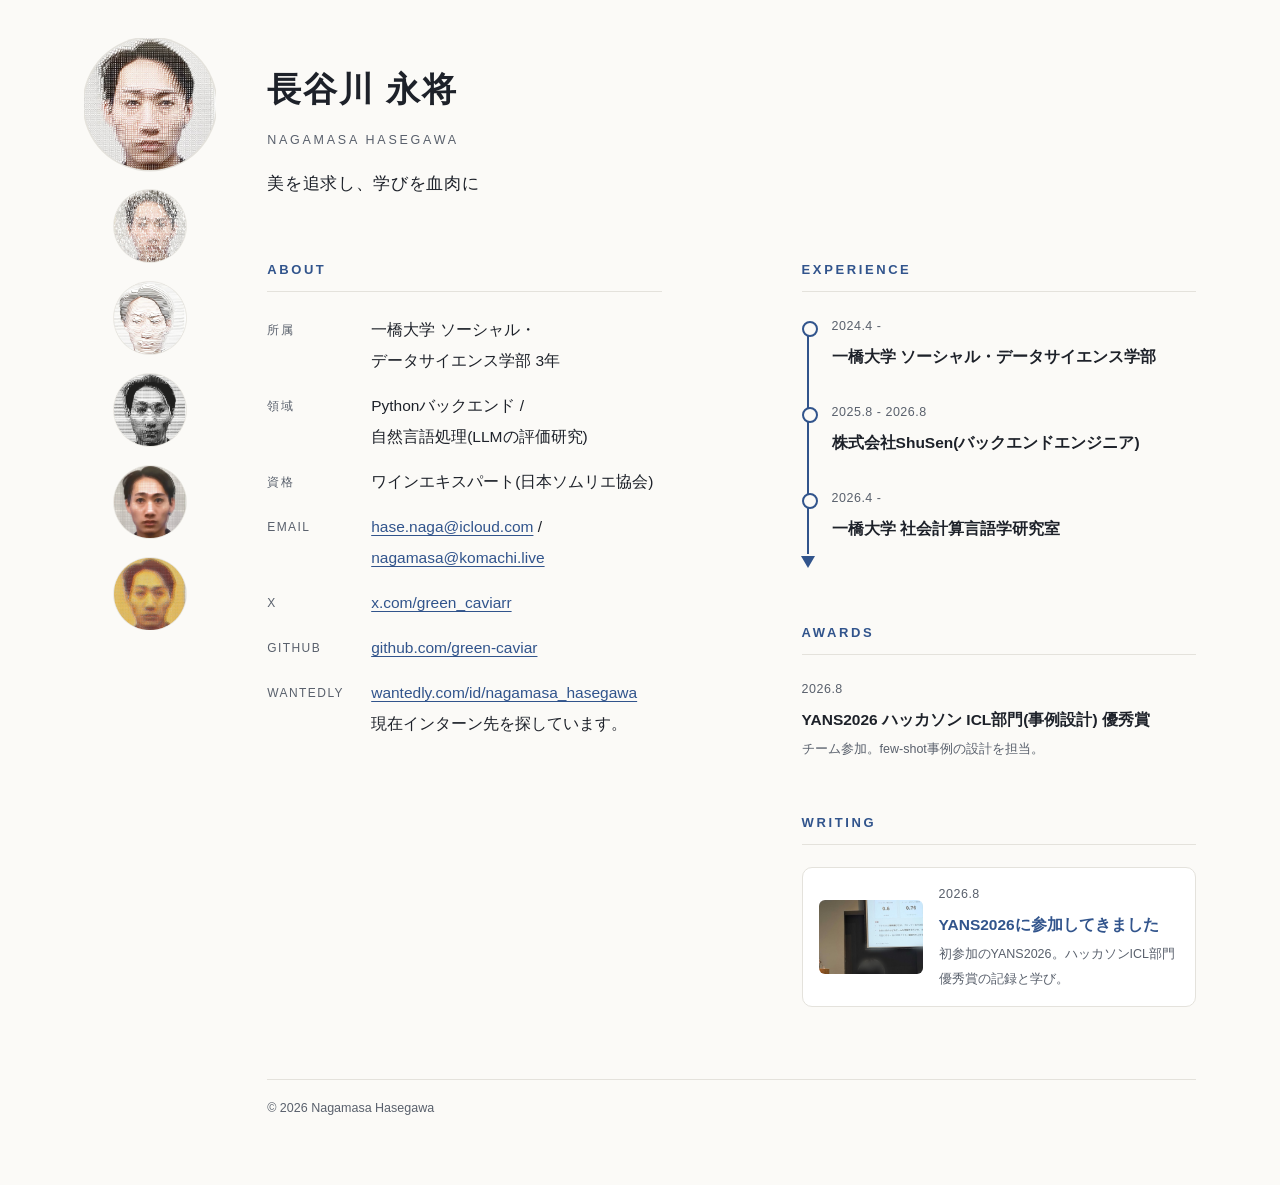
==== index.html @ 4eecaba5 "Home: WRITING entry as post card with thumbnail Co-Authored-By: Claude Fable 5 <noreply@anthropic.co" ====
<!doctype html>
<html lang="ja">
<head>
<meta charset="utf-8">
<meta name="viewport" content="width=device-width, initial-scale=1">
<title>長谷川永将 | Nagamasa Hasegawa</title>
<meta name="description" content="長谷川永将(Nagamasa Hasegawa)。一橋大学ソーシャル・データサイエンス学部。Pythonバックエンドと自然言語処理。">
<link rel="icon" type="image/png" sizes="32x32" href="favicon-32.png">
<link rel="icon" type="image/png" sizes="16x16" href="favicon-16.png">
<link rel="apple-touch-icon" href="apple-touch-icon.png">
<style>
:root{
  --ink:#1d2129; --sub:#59606c; --accent:#31548C; --line:#e4e2dc; --ground:#fbfaf7;
  /* 写真レール(縦モード)。--rail-h は下の式の実値なので --rail-slots を変えたら両方直す
     --rail-h = big + gap + small + (slots - 2) * (small + gap) = 132+20+72+4*92 = 592 */
  --ball-big:132px; --ball-small:72px; --ball-gap:20px;
  --rail-slots:6; --rail-h:592px; --rail-shift:-18px; --rail-mode:v;
}
*{margin:0;padding:0;box-sizing:border-box}
body{background:var(--ground);color:var(--ink);font-family:"Hiragino Kaku Gothic ProN","Hiragino Sans","Yu Gothic",sans-serif;font-size:15.5px;line-height:2;min-height:100vh;display:flex}
main{width:100%;min-width:0;max-width:1240px;margin:auto;padding:56px clamp(24px,5vw,72px) 64px}

.page{display:grid;grid-template-columns:var(--ball-big) minmax(0,1fr);gap:0 clamp(32px,4vw,64px);align-items:start}
.content{grid-column:2;grid-row:1;min-width:0}

.rail{grid-column:1;grid-row:1;position:relative;width:var(--ball-big);height:var(--rail-h);margin-top:var(--rail-shift);overflow:hidden;visibility:hidden}
.rail.is-ready{visibility:visible}
.ball{position:absolute;top:0;left:0;width:var(--ball-big);height:var(--ball-big);border-radius:50%;object-fit:cover;background:var(--ground);box-shadow:0 0 0 1.5px var(--line);transform-origin:50% 50%;opacity:0;will-change:transform,opacity;transition:transform .4s cubic-bezier(.2,.85,.3,1),opacity .4s ease}
@media(prefers-reduced-motion:reduce){.ball{transition:none}}

header h1{font-family:"Hiragino Mincho ProN","Yu Mincho",serif;font-size:clamp(26px,3.4vw,34px);font-weight:600;letter-spacing:.06em}
header .romaji{font-size:12.5px;letter-spacing:.22em;color:var(--sub);text-transform:uppercase;margin-top:4px}
header .tagline{margin-top:14px;font-family:"Hiragino Mincho ProN","Yu Mincho",serif;font-size:17px;letter-spacing:.04em}

.cols{display:grid;grid-template-columns:1fr 1fr;gap:48px clamp(72px,12vw,140px);margin-top:56px}
h2{font-size:13px;letter-spacing:.2em;color:var(--accent);font-weight:700;border-bottom:1px solid var(--line);padding-bottom:8px;margin-bottom:22px}

.fact{display:flex;gap:20px;margin-bottom:14px}
.fact .label{flex:0 0 84px;font-size:12px;letter-spacing:.12em;color:var(--sub);padding-top:4px}
.fact .value{flex:1;min-width:0}
.nw{white-space:nowrap}
a{color:var(--accent);text-underline-offset:3px}

ul.vtimeline{list-style:none;position:relative;margin-top:8px}
ul.vtimeline::before{content:"";position:absolute;left:5px;top:8px;bottom:18px;width:2px;background:var(--accent)}
ul.vtimeline::after{content:"";position:absolute;left:-1px;bottom:4px;border-top:12px solid var(--accent);border-left:7px solid transparent;border-right:7px solid transparent}
ul.vtimeline li{position:relative;padding:0 0 28px 30px}
ul.vtimeline li::before{content:"";position:absolute;left:0;top:7px;width:12px;height:12px;border-radius:50%;background:var(--ground);border:2.5px solid var(--accent)}
.when{font-size:12.5px;color:var(--sub);font-variant-numeric:tabular-nums;letter-spacing:.04em}
.what{font-weight:700;margin-top:2px}

/* 右列: EXPERIENCE と AWARDS を縦に積む(左列のABOUTが長いためバランスを取る) */
.stack{display:grid;gap:48px;min-width:0}
ul.awards{list-style:none;margin-top:8px}
ul.awards li{padding-bottom:18px}
ul.awards li:last-child{padding-bottom:0}
.note{font-size:12.5px;color:var(--sub);margin-top:2px}

/* WRITING: 記事カード */
.post-card{display:flex;gap:16px;align-items:center;margin-top:8px;border:1px solid var(--line);border-radius:10px;padding:14px 16px;background:#fff;text-decoration:none;color:var(--ink);transition:border-color .2s ease}
.post-card:hover,.post-card:focus-visible{border-color:var(--accent)}
.post-thumb{width:104px;height:74px;object-fit:cover;border-radius:6px;flex:0 0 auto}
.post-body{display:block;min-width:0}
.post-body .when,.post-title,.post-card .note{display:block}
.post-title{font-weight:700;color:var(--accent);margin-top:2px}
@media(max-width:760px){.post-thumb{width:84px;height:62px}}

footer{margin-top:72px;border-top:1px solid var(--line);padding-top:16px;font-size:12.5px;color:var(--sub)}

/* 大画面: 余白を食いすぎないよう全体をスケールアップ
   --rail-h = 150+20+82+4*102 = 660 */
@media(min-width:1500px){
  :root{ --ball-big:150px; --ball-small:82px; --rail-h:660px; }
  body{font-size:17px}
  main{max-width:1460px}
  header h1{font-size:40px}
  header .tagline{font-size:19px}
  h2{font-size:14px}
  .when{font-size:13.5px}
}

/* レールが左の一列を取るぶん、2列本文は早めに1列へ落とす */
@media(max-width:980px){
  .cols{grid-template-columns:1fr;gap:48px 0}
}

/* スマホ: レールを畳んでページ最上部の横一列にする */
@media(max-width:760px){
  .nw{white-space:normal}
  .fact .value,.what{overflow-wrap:break-word}
  .fact{display:block}
  .fact .label{padding-top:0;margin-bottom:2px;display:block}
  :root{ --ball-big:64px; --ball-gap:16px; --rail-mode:h; }
  .page{grid-template-columns:minmax(0,1fr);gap:28px 0}
  .content{grid-column:1;grid-row:2}
  .rail{grid-column:1;grid-row:1;width:100%;height:var(--ball-big);margin-top:0}
}
</style>
<noscript><style>
  .rail{visibility:visible;height:var(--ball-big);overflow:visible;margin-top:0}
  .ball{position:static;opacity:1}
  .ball:not(:first-of-type){display:none}
</style></noscript>
</head>
<body>
<main>
<div class="page">

<div class="rail" id="rail">
  <img class="ball" src="photo.jpg" alt="" aria-hidden="true" decoding="async">
  <img class="ball" src="faces/face-01.jpg" alt="" aria-hidden="true" decoding="async">
  <img class="ball" src="faces/face-02.jpg" alt="" aria-hidden="true" decoding="async">
  <img class="ball" src="faces/face-03.jpg" alt="" aria-hidden="true" decoding="async">
  <img class="ball" src="faces/face-04.jpg" alt="" aria-hidden="true" decoding="async">
  <img class="ball" src="faces/face-05.jpg" alt="" aria-hidden="true" decoding="async">
  <img class="ball" src="faces/face-06.jpg" alt="" aria-hidden="true" decoding="async">
  <img class="ball" src="faces/face-07.jpg" alt="" aria-hidden="true" decoding="async">
  <img class="ball" src="faces/face-08.jpg" alt="" aria-hidden="true" decoding="async">
  <img class="ball" src="faces/face-09.jpg" alt="" aria-hidden="true" decoding="async">
</div>

<div class="content">

<header>
  <h1>長谷川 永将</h1>
  <p class="romaji">Nagamasa Hasegawa</p>
  <p class="tagline">美を追求し、学びを血肉に</p>
</header>

<div class="cols">

<section>
  <h2>ABOUT</h2>
  <div class="fact">
    <span class="label">所属</span>
    <span class="value"><span class="nw">一橋大学</span> <span class="nw">ソーシャル・</span><span class="nw">データサイエンス学部 3年</span></span>
  </div>
  <div class="fact">
    <span class="label">領域</span>
    <span class="value"><span class="nw">Pythonバックエンド</span> / <span class="nw">自然言語処理(LLMの評価研究)</span></span>
  </div>
  <div class="fact">
    <span class="label">資格</span>
    <span class="value"><span class="nw">ワインエキスパート(日本ソムリエ協会)</span></span>
  </div>
  <div class="fact">
    <span class="label">EMAIL</span>
    <span class="value"><span class="nw"><a href="mailto:hase.naga@icloud.com">hase.naga@icloud.com</a></span> / <span class="nw"><a href="mailto:nagamasa@komachi.live">nagamasa@komachi.live</a></span></span>
  </div>
  <div class="fact">
    <span class="label">X</span>
    <span class="value"><span class="nw"><a href="https://x.com/green_caviarr">x.com/green_caviarr</a></span></span>
  </div>
  <div class="fact">
    <span class="label">GITHUB</span>
    <span class="value"><span class="nw"><a href="https://github.com/green-caviar">github.com/green-caviar</a></span></span>
  </div>
  <div class="fact">
    <span class="label">WANTEDLY</span>
    <span class="value"><span class="nw"><a href="https://www.wantedly.com/id/nagamasa_hasegawa">wantedly.com/id/nagamasa_hasegawa</a></span><br>現在インターン先を探しています。</span>
  </div>
</section>

<div class="stack">

<section>
  <h2>EXPERIENCE</h2>
  <ul class="vtimeline">
    <li>
      <p class="when">2024.4 -</p>
      <p class="what"><span class="nw">一橋大学</span> <span class="nw">ソーシャル・</span><span class="nw">データサイエンス学部</span></p>
    </li>
    <li>
      <p class="when">2025.8 - 2026.8</p>
      <p class="what"><span class="nw">株式会社ShuSen(バックエンドエンジニア)</span></p>
    </li>
    <li>
      <p class="when">2026.4 -</p>
      <p class="what"><span class="nw">一橋大学</span> <span class="nw">社会計算言語学研究室</span></p>
    </li>
  </ul>
</section>

<section>
  <h2>AWARDS</h2>
  <ul class="awards">
    <li>
      <p class="when">2026.8</p>
      <p class="what"><span class="nw">YANS2026</span> <span class="nw">ハッカソン</span> <span class="nw">ICL部門(事例設計)</span> <span class="nw">優秀賞</span></p>
      <p class="note">チーム参加。few-shot事例の設計を担当。</p>
    </li>
  </ul>
</section>

<section>
  <h2>WRITING</h2>
  <a class="post-card" href="blog/yans2026.html">
    <img class="post-thumb" src="blog/images/yans2026-thumb.jpg" alt="" loading="lazy" decoding="async">
    <span class="post-body">
      <span class="when">2026.8</span>
      <span class="post-title">YANS2026に参加してきました</span>
      <span class="note">初参加のYANS2026。ハッカソンICL部門 優秀賞の記録と学び。</span>
    </span>
  </a>
</section>

</div>

</div>

<footer>
  © 2026 Nagamasa Hasegawa
</footer>

</div>
</div>
</main>

<script>
/* 顔写真レール: 10枚を1本のキューとして循環させる。
   球のDOMは固定で、各球が持つ「論理位置 slot」を毎ステップ1つ減らすだけ。
   slot 0 = 焦点(大)、1..n-1 = 小、n以上 = 下端の待機点(不可視・重ねて格納)。
   slot 0 の球だけは一旦「上の退出点」へ動かしてから、遷移後に無音で待機点へ戻す。 */
(function(){
  var rail = document.getElementById('rail');
  if(!rail) return;
  var balls = Array.prototype.slice.call(rail.querySelectorAll('.ball'));
  var TOTAL = balls.length;
  if(TOTAL < 3) return;

  var FOCUS_ALT = '長谷川永将の顔写真(アート)';
  var STEP_MS = 3000;   // 1段進むまでの間隔
  var MOVE_MS = 400;    // CSS transition と揃える
  var DIM = '0.88';     // 焦点以外のわずかな沈め

  var reduce = !!(window.matchMedia && window.matchMedia('(prefers-reduced-motion: reduce)').matches);

  var slot = [];        // slot[i] = balls[i] の論理位置
  var geo = null;
  var focusIdx = -1;
  var timer = null, resetTimer = null, resizeTimer = null;
  var pendingExit = -1; // 退出中の球(遷移後に待機点へ戻す)

  function cssNum(style, name, fallback){
    var v = parseFloat(style.getPropertyValue(name));
    return isNaN(v) ? fallback : v;
  }

  // CSS変数から現在のモード(縦/横)と座標を割り出す。ブレークポイントの正はCSS側。
  function measure(){
    var st = getComputedStyle(rail);
    var big = cssNum(st, '--ball-big', 132);
    var gap = cssNum(st, '--ball-gap', 20);
    var horiz = (st.getPropertyValue('--rail-mode') || 'v').trim() === 'h';
    var pos = [], n, k;

    if(horiz){
      var w = rail.clientWidth || big;
      n = Math.floor((w - big) / (big + gap)) + 1;  // 帯幅に入るだけ並べる(スマホ実寸では4個前後)
      if(n < 3) n = 3;
      if(n > TOTAL - 1) n = TOTAL - 1;
      var off = Math.max(0, (w - (n*big + (n-1)*gap)) / 2);  // 帯の中央に寄せる
      // 横モードは一様サイズ。焦点は先頭(左端)で、扱いは縦と揃える
      for(k = 0; k < n; k++) pos.push({cx: off + big/2 + k*(big+gap), cy: big/2, s:1, focus:k===0});
      geo = {
        big: big, n: n, pos: pos,
        // 退出点/待機点は必ず帯の外側に置く(端から出入りして見えるように)
        exit:  {cx: Math.min(pos[0].cx - big - gap, -big/2), cy: big/2, s:1, focus:false},
        entry: {cx: Math.max(pos[n-1].cx + big + gap, w + big/2), cy: big/2, s:1, focus:false}
      };
    } else {
      var small = cssNum(st, '--ball-small', 72);
      var sc = small / big;
      n = Math.round(cssNum(st, '--rail-slots', 6));
      if(n < 2) n = 2;
      if(n > TOTAL - 1) n = TOTAL - 1;
      pos.push({cx: big/2, cy: big/2, s:1, focus:true});
      for(k = 1; k < n; k++) pos.push({cx: big/2, cy: big + gap + small/2 + (k-1)*(small+gap), s:sc, focus:false});
      geo = {
        big: big, n: n, pos: pos,
        exit:  {cx: big/2, cy: pos[0].cy - big/2 - gap - small/2, s:sc, focus:false},
        entry: {cx: big/2, cy: pos[n-1].cy + small + gap, s:sc, focus:false}
      };
    }
  }

  function apply(el, p, visible){
    var half = geo.big / 2;
    el.style.transform = 'translate(' + (p.cx - half).toFixed(2) + 'px,' + (p.cy - half).toFixed(2) + 'px) scale(' + p.s.toFixed(4) + ')';
    el.style.opacity = visible ? (p.focus ? '1' : DIM) : '0';
    el.style.zIndex = p.focus ? '2' : '1';
  }

  function render(i){
    var p = slot[i];
    if(p < geo.n) apply(balls[i], geo.pos[p], true);
    else apply(balls[i], geo.entry, false);
  }

  // 遷移を切った状態で位置を書き換える(循環の継ぎ目を無音にする)
  function instant(fn){
    var i;
    for(i = 0; i < TOTAL; i++) balls[i].style.transition = 'none';
    fn();
    void rail.offsetHeight;
    for(i = 0; i < TOTAL; i++) balls[i].style.transition = '';
  }

  function setFocus(i){
    if(focusIdx === i) return;
    if(focusIdx >= 0){
      balls[focusIdx].setAttribute('alt', '');
      balls[focusIdx].setAttribute('aria-hidden', 'true');
    }
    focusIdx = i;
    if(i >= 0){
      balls[i].setAttribute('alt', FOCUS_ALT);
      balls[i].removeAttribute('aria-hidden');
    }
  }

  function flushExit(){
    if(pendingExit < 0) return;
    var i = pendingExit;
    pendingExit = -1;
    instant(function(){ render(i); });
  }

  function tick(){
    flushExit();  // 前回の退出球を確実に待機点へ戻してから次を進める
    var i, next = -1;
    for(i = 0; i < TOTAL; i++){
      if(slot[i] === 0){
        slot[i] = TOTAL - 1;
        apply(balls[i], geo.exit, false);
        pendingExit = i;
      } else {
        slot[i] -= 1;
        if(slot[i] === 0) next = i;
        render(i);
      }
    }
    setFocus(next);
    if(resetTimer) clearTimeout(resetTimer);
    resetTimer = setTimeout(flushExit, MOVE_MS + 80);
  }

  function layoutAll(){
    measure();
    instant(function(){
      for(var i = 0; i < TOTAL; i++) render(i);
    });
  }

  var order = [], i0;
  for(i0 = 0; i0 < TOTAL; i0++) order.push(i0);
  for(i0 = order.length - 1; i0 > 0; i0--){
    var j = Math.floor(Math.random() * (i0 + 1));
    var t = order[i0]; order[i0] = order[j]; order[j] = t;
  }
  for(i0 = 0; i0 < TOTAL; i0++) slot[i0] = order[i0];

  layoutAll();
  for(i0 = 0; i0 < TOTAL; i0++) if(slot[i0] === 0) setFocus(i0);
  rail.classList.add('is-ready');

  function start(){ if(!reduce && !timer) timer = setInterval(tick, STEP_MS); }
  function stop(){
    if(timer){ clearInterval(timer); timer = null; }
    if(resetTimer){ clearTimeout(resetTimer); resetTimer = null; }
  }
  start();

  window.addEventListener('resize', function(){
    clearTimeout(resizeTimer);
    resizeTimer = setTimeout(function(){ pendingExit = -1; layoutAll(); }, 150);
  });

  document.addEventListener('visibilitychange', function(){
    if(document.hidden){ stop(); }
    else { pendingExit = -1; layoutAll(); start(); }
  });
})();
</script>
</body>
</html>
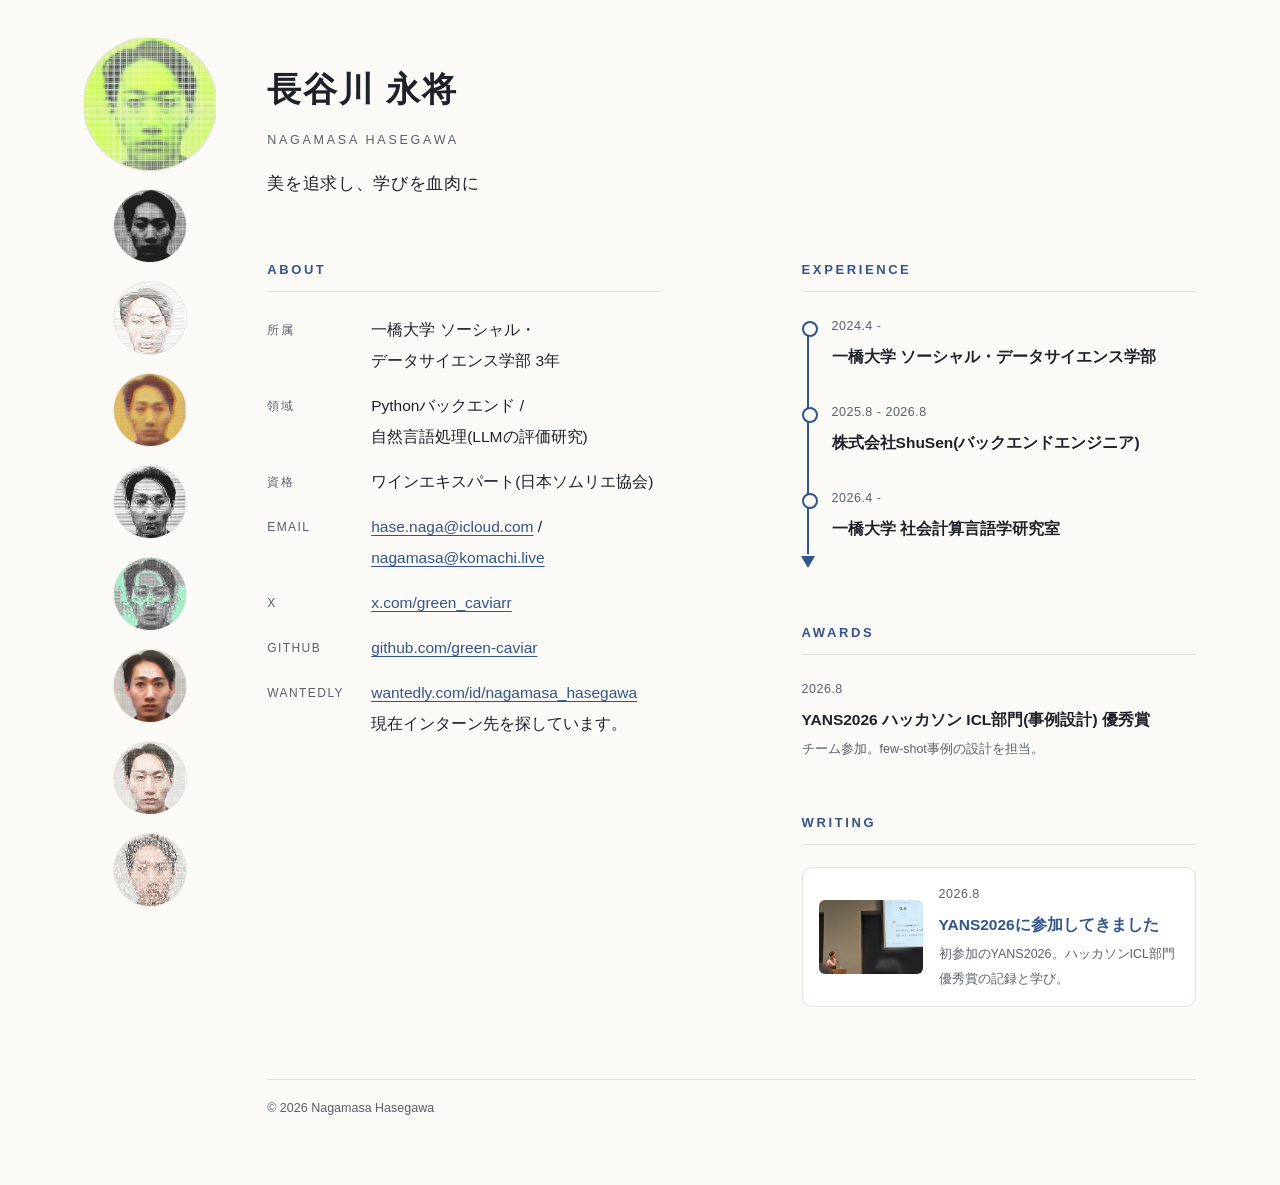
==== commit dd6c8a7e: "Home: stretch photo rail to content height; thumb crop to left-bottom Co-Authored-By: Claude Fable 5" ====
--- a/index.html
+++ b/index.html
@@ -11,10 +11,10 @@
 <style>
 :root{
   --ink:#1d2129; --sub:#59606c; --accent:#31548C; --line:#e4e2dc; --ground:#fbfaf7;
-  /* 写真レール(縦モード)。--rail-h は下の式の実値なので --rail-slots を変えたら両方直す
-     --rail-h = big + gap + small + (slots - 2) * (small + gap) = 132+20+72+4*92 = 592 */
+  /* 写真レール(縦モード)。高さは本文列に合わせて自動で伸び、入る数だけ球を並べる
+     (--rail-h はJS無効時等のフォールバック値のみ) */
   --ball-big:132px; --ball-small:72px; --ball-gap:20px;
-  --rail-slots:6; --rail-h:592px; --rail-shift:-18px; --rail-mode:v;
+  --rail-h:592px; --rail-shift:-18px; --rail-mode:v;
 }
 *{margin:0;padding:0;box-sizing:border-box}
 body{background:var(--ground);color:var(--ink);font-family:"Hiragino Kaku Gothic ProN","Hiragino Sans","Yu Gothic",sans-serif;font-size:15.5px;line-height:2;min-height:100vh;display:flex}
@@ -23,7 +23,7 @@
 .page{display:grid;grid-template-columns:var(--ball-big) minmax(0,1fr);gap:0 clamp(32px,4vw,64px);align-items:start}
 .content{grid-column:2;grid-row:1;min-width:0}
 
-.rail{grid-column:1;grid-row:1;position:relative;width:var(--ball-big);height:var(--rail-h);margin-top:var(--rail-shift);overflow:hidden;visibility:hidden}
+.rail{grid-column:1;grid-row:1;position:relative;width:var(--ball-big);height:auto;align-self:stretch;min-height:var(--rail-h);margin-top:var(--rail-shift);overflow:hidden;visibility:hidden}
 .rail.is-ready{visibility:visible}
 .ball{position:absolute;top:0;left:0;width:var(--ball-big);height:var(--ball-big);border-radius:50%;object-fit:cover;background:var(--ground);box-shadow:0 0 0 1.5px var(--line);transform-origin:50% 50%;opacity:0;will-change:transform,opacity;transition:transform .4s cubic-bezier(.2,.85,.3,1),opacity .4s ease}
 @media(prefers-reduced-motion:reduce){.ball{transition:none}}
@@ -59,7 +59,7 @@
 /* WRITING: 記事カード */
 .post-card{display:flex;gap:16px;align-items:center;margin-top:8px;border:1px solid var(--line);border-radius:10px;padding:14px 16px;background:#fff;text-decoration:none;color:var(--ink);transition:border-color .2s ease}
 .post-card:hover,.post-card:focus-visible{border-color:var(--accent)}
-.post-thumb{width:104px;height:74px;object-fit:cover;border-radius:6px;flex:0 0 auto}
+.post-thumb{width:104px;height:74px;object-fit:cover;object-position:left bottom;border-radius:6px;flex:0 0 auto}
 .post-body{display:block;min-width:0}
 .post-body .when,.post-title,.post-card .note{display:block}
 .post-title{font-weight:700;color:var(--accent);margin-top:2px}
@@ -271,7 +271,9 @@
     } else {
       var small = cssNum(st, '--ball-small', 72);
       var sc = small / big;
-      n = Math.round(cssNum(st, '--rail-slots', 6));
+      // 本文列の高さいっぱいに入るだけ並べる(rail は align-self:stretch で行の高さに追随)
+      var h = rail.clientHeight || cssNum(st, '--rail-h', 592);
+      n = Math.floor((h - big) / (small + gap)) + 1;
       if(n < 2) n = 2;
       if(n > TOTAL - 1) n = TOTAL - 1;
       pos.push({cx: big/2, cy: big/2, s:1, focus:true});
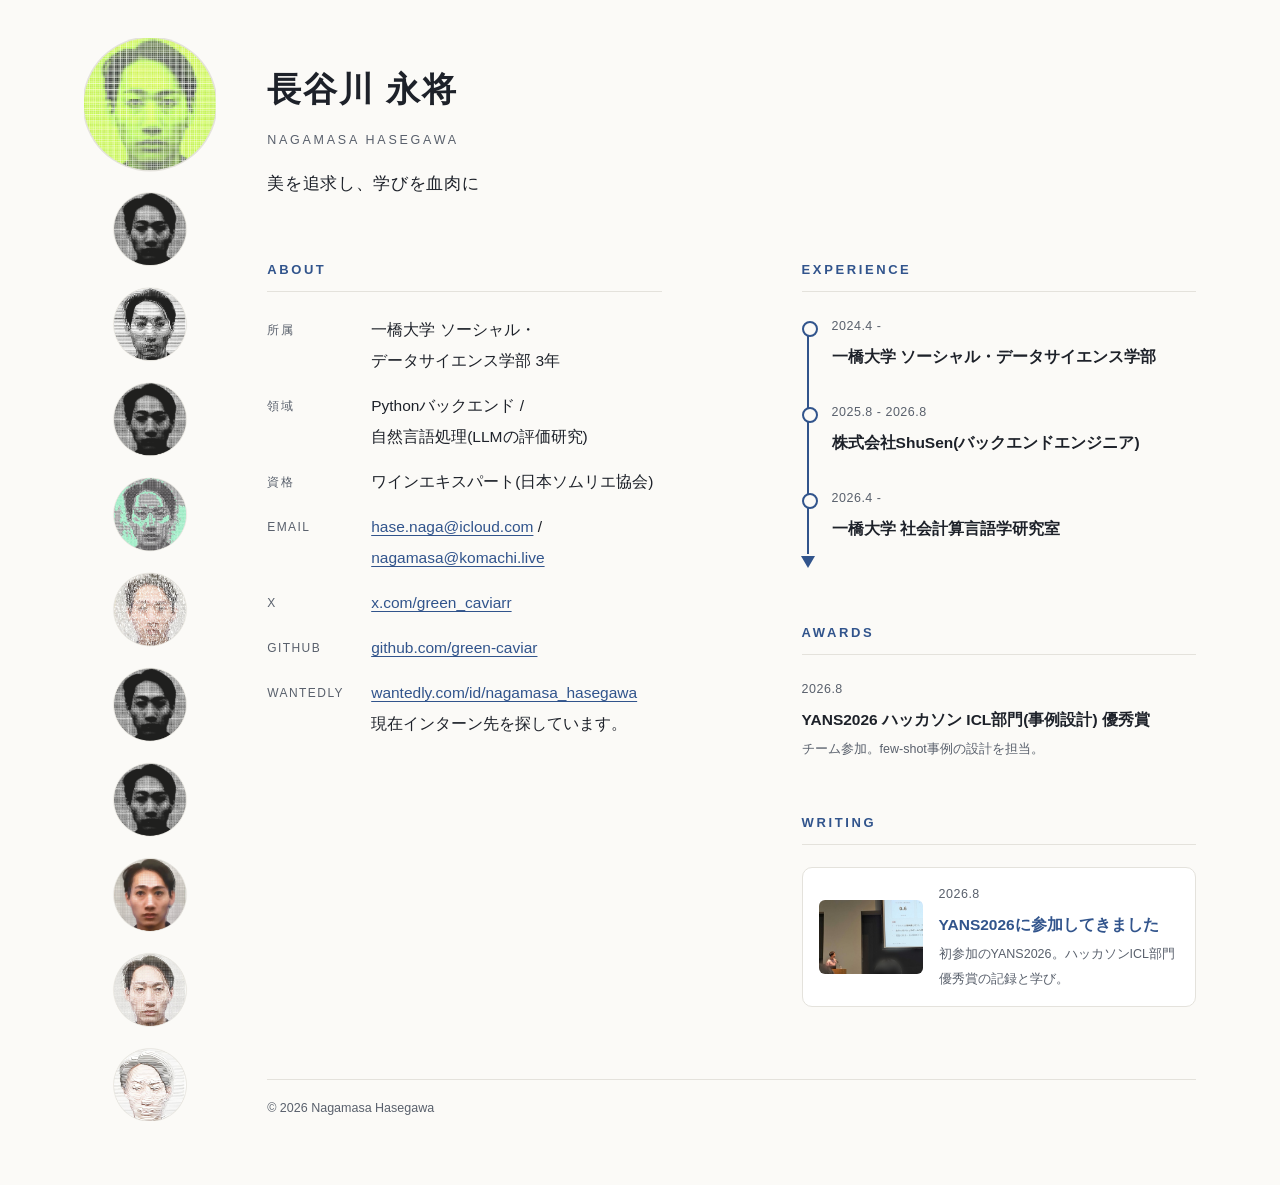
==== commit 088a2873: "Home rail: fill to © line, expand ball pool with random face clones Co-Authored-By: Claude Fable 5 <" ====
--- a/index.html
+++ b/index.html
@@ -225,8 +225,17 @@
   var rail = document.getElementById('rail');
   if(!rail) return;
   var balls = Array.prototype.slice.call(rail.querySelectorAll('.ball'));
+  if(balls.length < 3) return;
+  // 背の高い画面でも球が尽きないよう、顔写真からランダムに複製して池を広げる(表示上限=POOL-1)
+  var POOL = 16;
+  var faceSrcs = balls.slice(1).map(function(b){ return b.getAttribute('src'); });
+  while(balls.length < POOL){
+    var extra = balls[1].cloneNode(false);
+    extra.src = faceSrcs[Math.floor(Math.random() * faceSrcs.length)];
+    rail.appendChild(extra);
+    balls.push(extra);
+  }
   var TOTAL = balls.length;
-  if(TOTAL < 3) return;
 
   var FOCUS_ALT = '長谷川永将の顔写真(アート)';
   var STEP_MS = 3000;   // 1段進むまでの間隔
@@ -276,6 +285,8 @@
       n = Math.floor((h - big) / (small + gap)) + 1;
       if(n < 2) n = 2;
       if(n > TOTAL - 1) n = TOTAL - 1;
+      // 最下段の球が下端(©のライン)に揃うよう、余りを間隔へ均等に配る
+      gap = Math.max(8, (h - big - (n-1)*small) / (n-1));
       pos.push({cx: big/2, cy: big/2, s:1, focus:true});
       for(k = 1; k < n; k++) pos.push({cx: big/2, cy: big + gap + small/2 + (k-1)*(small+gap), s:sc, focus:false});
       geo = {
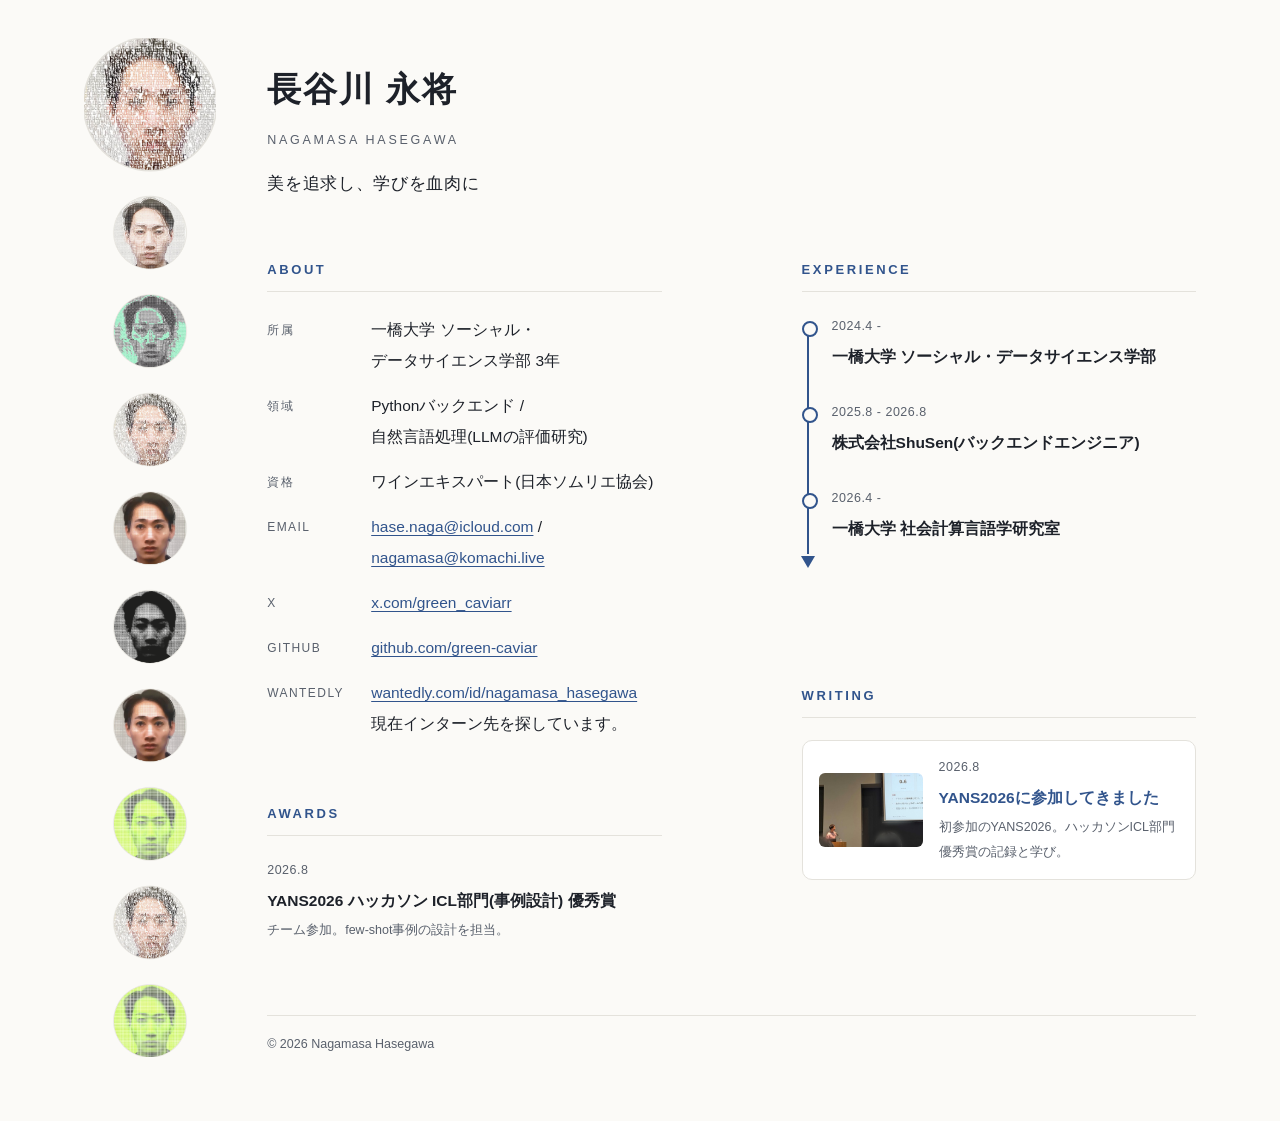
==== commit c1b7d54a: "Home: move AWARDS below ABOUT (left column) Co-Authored-By: Claude Fable 5 <noreply@anthropic.com>" ====
--- a/index.html
+++ b/index.html
@@ -49,7 +49,7 @@
 .when{font-size:12.5px;color:var(--sub);font-variant-numeric:tabular-nums;letter-spacing:.04em}
 .what{font-weight:700;margin-top:2px}
 
-/* 右列: EXPERIENCE と AWARDS を縦に積む(左列のABOUTが長いためバランスを取る) */
+/* 各列でセクションを縦に積む(左=ABOUT+AWARDS・右=EXPERIENCE+WRITING) */
 .stack{display:grid;gap:48px;min-width:0}
 ul.awards{list-style:none;margin-top:8px}
 ul.awards li{padding-bottom:18px}
@@ -129,6 +129,8 @@
 
 <div class="cols">
 
+<div class="stack">
+
 <section>
   <h2>ABOUT</h2>
   <div class="fact">
@@ -160,6 +162,19 @@
     <span class="value"><span class="nw"><a href="https://www.wantedly.com/id/nagamasa_hasegawa">wantedly.com/id/nagamasa_hasegawa</a></span><br>現在インターン先を探しています。</span>
   </div>
 </section>
+
+<section>
+  <h2>AWARDS</h2>
+  <ul class="awards">
+    <li>
+      <p class="when">2026.8</p>
+      <p class="what"><span class="nw">YANS2026</span> <span class="nw">ハッカソン</span> <span class="nw">ICL部門(事例設計)</span> <span class="nw">優秀賞</span></p>
+      <p class="note">チーム参加。few-shot事例の設計を担当。</p>
+    </li>
+  </ul>
+</section>
+
+</div>
 
 <div class="stack">
 
@@ -177,17 +192,6 @@
     <li>
       <p class="when">2026.4 -</p>
       <p class="what"><span class="nw">一橋大学</span> <span class="nw">社会計算言語学研究室</span></p>
-    </li>
-  </ul>
-</section>
-
-<section>
-  <h2>AWARDS</h2>
-  <ul class="awards">
-    <li>
-      <p class="when">2026.8</p>
-      <p class="what"><span class="nw">YANS2026</span> <span class="nw">ハッカソン</span> <span class="nw">ICL部門(事例設計)</span> <span class="nw">優秀賞</span></p>
-      <p class="note">チーム参加。few-shot事例の設計を担当。</p>
     </li>
   </ul>
 </section>
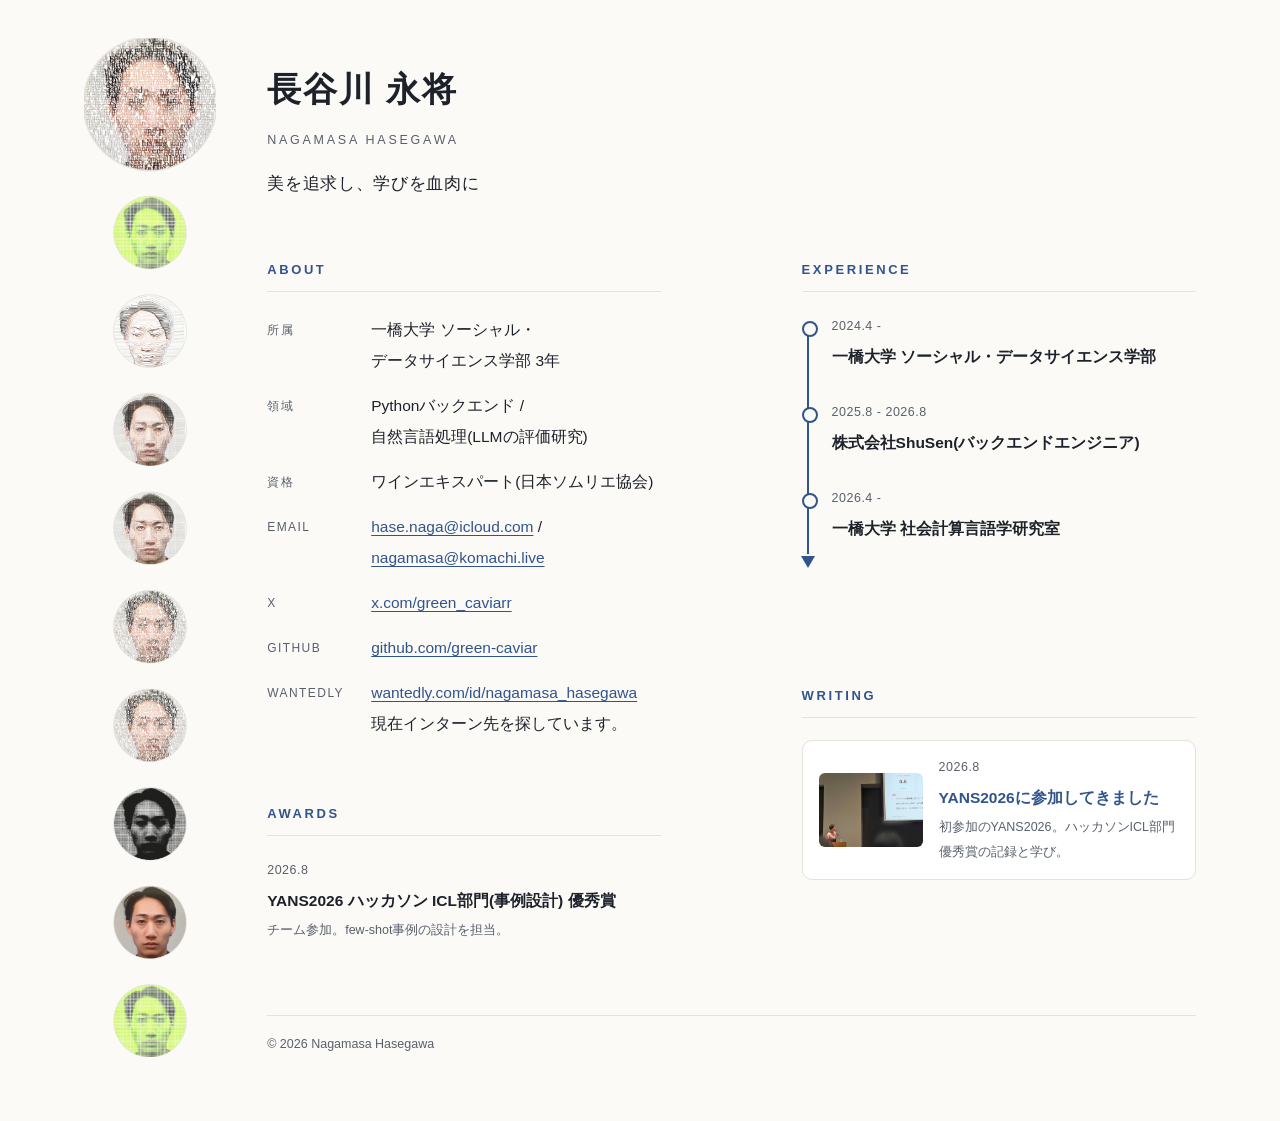
==== commit 0ab9ac12: "Add OGP image (3x3 face grid) and twitter card meta Co-Authored-By: Claude Fable 5 <noreply@anthropi" ====
--- a/index.html
+++ b/index.html
@@ -5,6 +5,9 @@
 <meta name="viewport" content="width=device-width, initial-scale=1">
 <title>長谷川永将 | Nagamasa Hasegawa</title>
 <meta name="description" content="長谷川永将(Nagamasa Hasegawa)。一橋大学ソーシャル・データサイエンス学部。Pythonバックエンドと自然言語処理。">
+<meta property="og:title" content="長谷川永将 | Nagamasa Hasegawa">
+<meta property="og:image" content="https://green-caviar.dev/ogp-faces.jpg">
+<meta name="twitter:card" content="summary_large_image">
 <link rel="icon" type="image/png" sizes="32x32" href="favicon-32.png">
 <link rel="icon" type="image/png" sizes="16x16" href="favicon-16.png">
 <link rel="apple-touch-icon" href="apple-touch-icon.png">
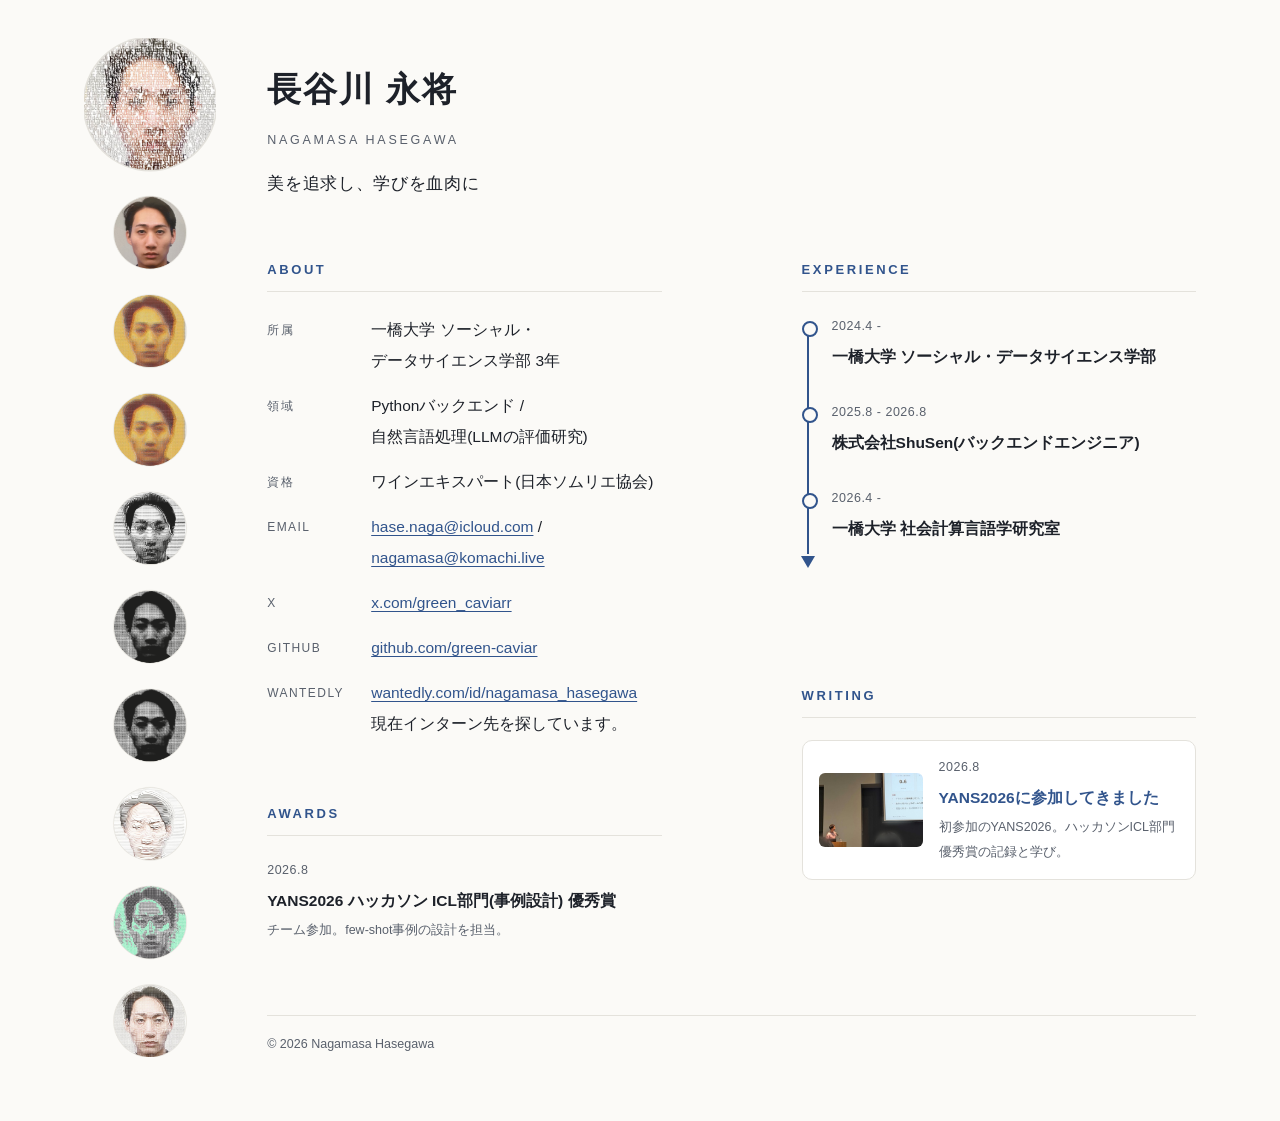
==== commit ab019af7: "Use grid3x3 face icon as OGP image (square summary card) Co-Authored-By: Claude Fable 5 <noreply@ant" ====
--- a/index.html
+++ b/index.html
@@ -6,8 +6,8 @@
 <title>長谷川永将 | Nagamasa Hasegawa</title>
 <meta name="description" content="長谷川永将(Nagamasa Hasegawa)。一橋大学ソーシャル・データサイエンス学部。Pythonバックエンドと自然言語処理。">
 <meta property="og:title" content="長谷川永将 | Nagamasa Hasegawa">
-<meta property="og:image" content="https://green-caviar.dev/ogp-faces.jpg">
-<meta name="twitter:card" content="summary_large_image">
+<meta property="og:image" content="https://green-caviar.dev/grid3x3.jpg">
+<meta name="twitter:card" content="summary">
 <link rel="icon" type="image/png" sizes="32x32" href="favicon-32.png">
 <link rel="icon" type="image/png" sizes="16x16" href="favicon-16.png">
 <link rel="apple-touch-icon" href="apple-touch-icon.png">
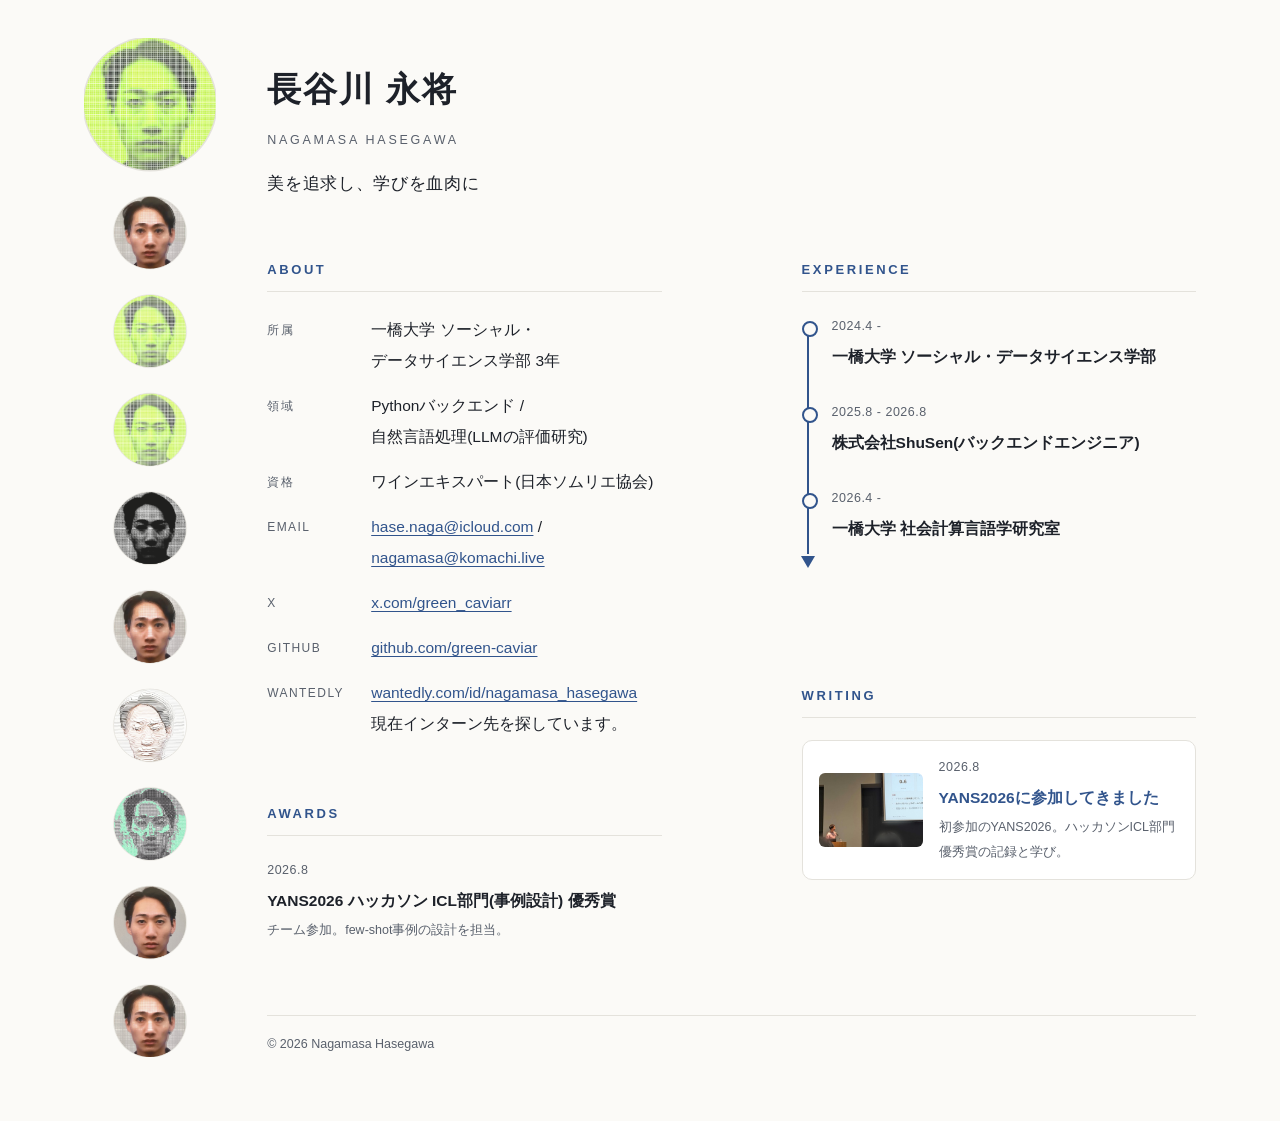
==== commit 3b5e0dcb: "Rename article to yans2026-report.html (bust X card cache) Co-Authored-By: Claude Fable 5 <noreply@a" ====
--- a/index.html
+++ b/index.html
@@ -201,7 +201,7 @@
 
 <section>
   <h2>WRITING</h2>
-  <a class="post-card" href="blog/yans2026.html">
+  <a class="post-card" href="blog/yans2026-report.html">
     <img class="post-thumb" src="blog/images/yans2026-thumb.jpg" alt="" loading="lazy" decoding="async">
     <span class="post-body">
       <span class="when">2026.8</span>
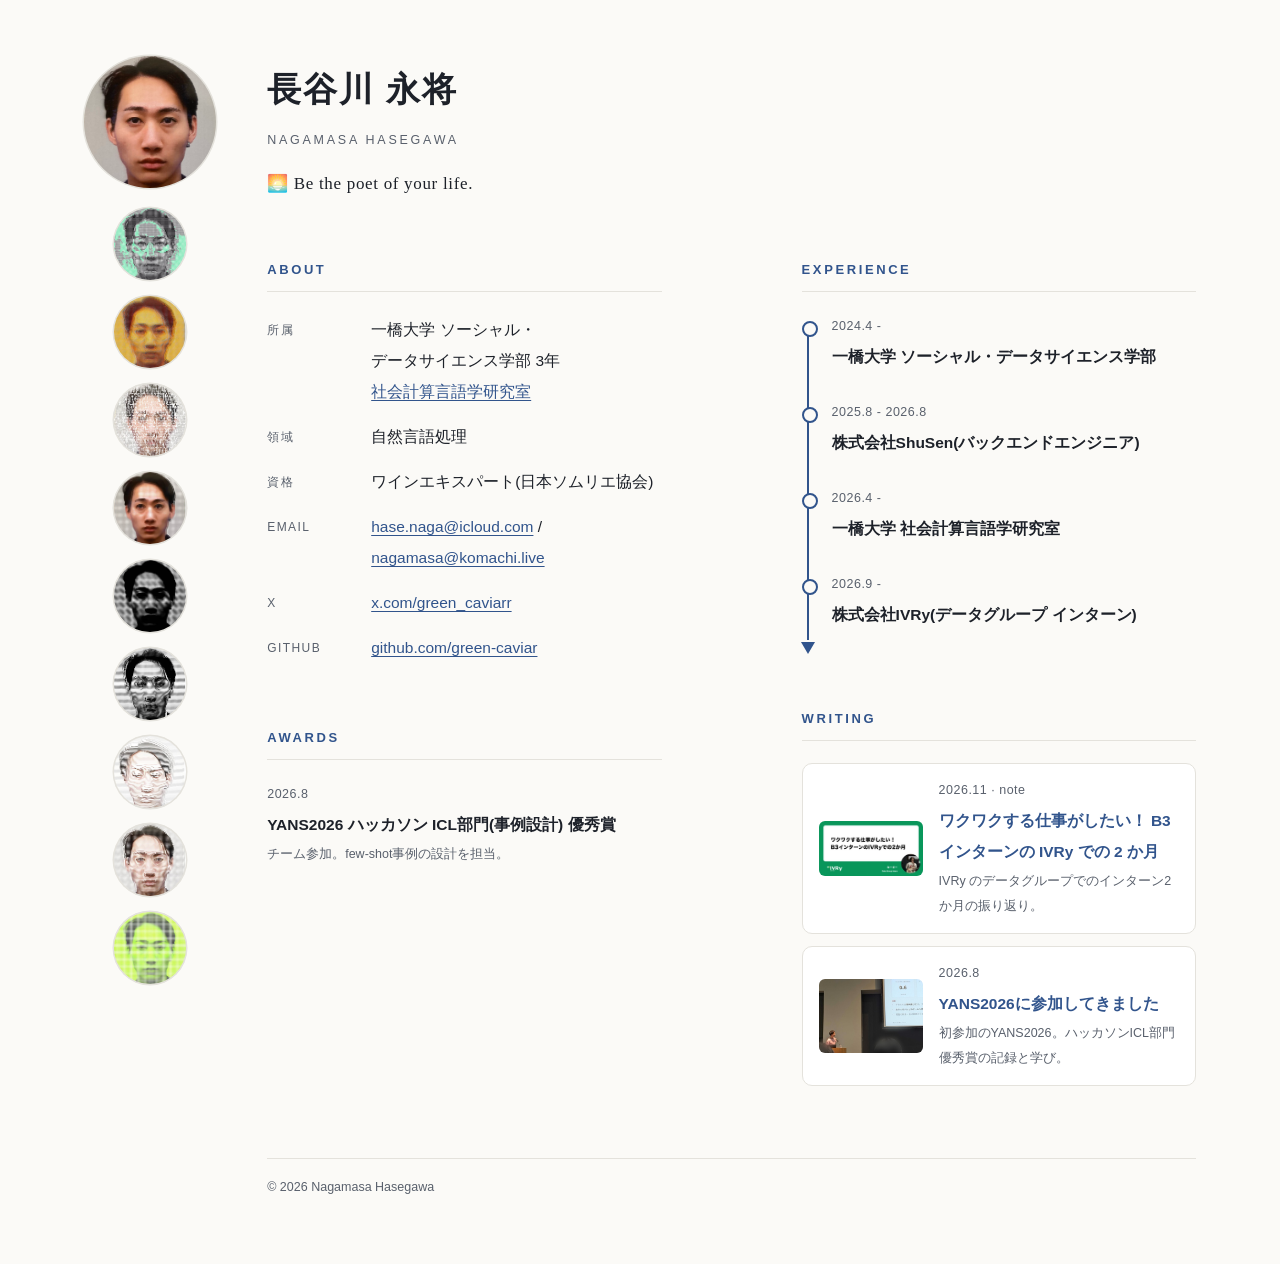
==== commit 39b2d917: "Home: refresh profile, static photos, add IVRy and note post - ABOUT: link the lab, simplify 領域 to 自" ====
--- a/index.html
+++ b/index.html
@@ -4,7 +4,7 @@
 <meta charset="utf-8">
 <meta name="viewport" content="width=device-width, initial-scale=1">
 <title>長谷川永将 | Nagamasa Hasegawa</title>
-<meta name="description" content="長谷川永将(Nagamasa Hasegawa)。一橋大学ソーシャル・データサイエンス学部。Pythonバックエンドと自然言語処理。">
+<meta name="description" content="長谷川永将(Nagamasa Hasegawa)。一橋大学ソーシャル・データサイエンス学部、社会計算言語学研究室。自然言語処理。">
 <meta property="og:title" content="長谷川永将 | Nagamasa Hasegawa">
 <meta property="og:image" content="https://green-caviar.dev/grid3x3.jpg">
 <meta name="twitter:card" content="summary">
@@ -14,22 +14,21 @@
 <style>
 :root{
   --ink:#1d2129; --sub:#59606c; --accent:#31548C; --line:#e4e2dc; --ground:#fbfaf7;
-  /* 写真レール(縦モード)。高さは本文列に合わせて自動で伸び、入る数だけ球を並べる
-     (--rail-h はJS無効時等のフォールバック値のみ) */
-  --ball-big:132px; --ball-small:72px; --ball-gap:20px;
-  --rail-h:592px; --rail-shift:-18px; --rail-mode:v;
+  --photo:132px; --face:72px;
 }
 *{margin:0;padding:0;box-sizing:border-box}
 body{background:var(--ground);color:var(--ink);font-family:"Hiragino Kaku Gothic ProN","Hiragino Sans","Yu Gothic",sans-serif;font-size:15.5px;line-height:2;min-height:100vh;display:flex}
 main{width:100%;min-width:0;max-width:1240px;margin:auto;padding:56px clamp(24px,5vw,72px) 64px}
 
-.page{display:grid;grid-template-columns:var(--ball-big) minmax(0,1fr);gap:0 clamp(32px,4vw,64px);align-items:start}
+.page{display:grid;grid-template-columns:var(--photo) minmax(0,1fr);gap:0 clamp(32px,4vw,64px);align-items:start}
 .content{grid-column:2;grid-row:1;min-width:0}
 
-.rail{grid-column:1;grid-row:1;position:relative;width:var(--ball-big);height:auto;align-self:stretch;min-height:var(--rail-h);margin-top:var(--rail-shift);overflow:hidden;visibility:hidden}
-.rail.is-ready{visibility:visible}
-.ball{position:absolute;top:0;left:0;width:var(--ball-big);height:var(--ball-big);border-radius:50%;object-fit:cover;background:var(--ground);box-shadow:0 0 0 1.5px var(--line);transform-origin:50% 50%;opacity:0;will-change:transform,opacity;transition:transform .4s cubic-bezier(.2,.85,.3,1),opacity .4s ease}
-@media(prefers-reduced-motion:reduce){.ball{transition:none}}
+/* 顔写真: 本人の写真を大きく1枚、その下にアート版を小さく縦一列に並べる(動かさない) */
+.portrait{grid-column:1;grid-row:1;display:flex;flex-direction:column;align-items:center;gap:20px}
+.photo,.faces img{display:block;border-radius:50%;object-fit:cover;background:var(--ground);box-shadow:0 0 0 1.5px var(--line)}
+.photo{width:var(--photo);height:var(--photo)}
+.faces{display:flex;flex-direction:column;align-items:center;gap:16px}
+.faces img{width:var(--face);height:var(--face)}
 
 header h1{font-family:"Hiragino Mincho ProN","Yu Mincho",serif;font-size:clamp(26px,3.4vw,34px);font-weight:600;letter-spacing:.06em}
 header .romaji{font-size:12.5px;letter-spacing:.22em;color:var(--sub);text-transform:uppercase;margin-top:4px}
@@ -53,7 +52,7 @@
 .what{font-weight:700;margin-top:2px}
 
 /* 各列でセクションを縦に積む(左=ABOUT+AWARDS・右=EXPERIENCE+WRITING) */
-.stack{display:grid;gap:48px;min-width:0}
+.stack{display:grid;gap:48px;min-width:0;align-content:start}
 ul.awards{list-style:none;margin-top:8px}
 ul.awards li{padding-bottom:18px}
 ul.awards li:last-child{padding-bottom:0}
@@ -66,14 +65,15 @@
 .post-body{display:block;min-width:0}
 .post-body .when,.post-title,.post-card .note{display:block}
 .post-title{font-weight:700;color:var(--accent);margin-top:2px}
-@media(max-width:760px){.post-thumb{width:84px;height:62px}}
+.post-thumb.is-wide{height:auto;aspect-ratio:480/251;object-position:center}
+.post-card + .post-card{margin-top:12px}
+@media(max-width:760px){.post-thumb{width:84px;height:62px}.post-thumb.is-wide{height:auto}}
 
 footer{margin-top:72px;border-top:1px solid var(--line);padding-top:16px;font-size:12.5px;color:var(--sub)}
 
-/* 大画面: 余白を食いすぎないよう全体をスケールアップ
-   --rail-h = 150+20+82+4*102 = 660 */
+/* 大画面: 余白を食いすぎないよう全体をスケールアップ */
 @media(min-width:1500px){
-  :root{ --ball-big:150px; --ball-small:82px; --rail-h:660px; }
+  :root{ --photo:150px; --face:82px; }
   body{font-size:17px}
   main{max-width:1460px}
   header h1{font-size:40px}
@@ -82,44 +82,42 @@
   .when{font-size:13.5px}
 }
 
-/* レールが左の一列を取るぶん、2列本文は早めに1列へ落とす */
+/* 写真が左の一列を取るぶん、2列本文は早めに1列へ落とす */
 @media(max-width:980px){
   .cols{grid-template-columns:1fr;gap:48px 0}
 }
 
-/* スマホ: レールを畳んでページ最上部の横一列にする */
+/* スマホ: 写真を本文の上に置き、アート版はその下に横一列 */
 @media(max-width:760px){
   .nw{white-space:normal}
   .fact .value,.what{overflow-wrap:break-word}
   .fact{display:block}
   .fact .label{padding-top:0;margin-bottom:2px;display:block}
-  :root{ --ball-big:64px; --ball-gap:16px; --rail-mode:h; }
-  .page{grid-template-columns:minmax(0,1fr);gap:28px 0}
+  :root{ --photo:88px; --face:30px; }
+  .page{grid-template-columns:minmax(0,1fr);gap:24px 0}
+  .portrait{align-items:flex-start;gap:14px}
+  .faces{flex-direction:row;flex-wrap:wrap;gap:8px}
   .content{grid-column:1;grid-row:2}
-  .rail{grid-column:1;grid-row:1;width:100%;height:var(--ball-big);margin-top:0}
 }
 </style>
-<noscript><style>
-  .rail{visibility:visible;height:var(--ball-big);overflow:visible;margin-top:0}
-  .ball{position:static;opacity:1}
-  .ball:not(:first-of-type){display:none}
-</style></noscript>
 </head>
 <body>
 <main>
 <div class="page">
 
-<div class="rail" id="rail">
-  <img class="ball" src="photo.jpg" alt="" aria-hidden="true" decoding="async">
-  <img class="ball" src="faces/face-01.jpg" alt="" aria-hidden="true" decoding="async">
-  <img class="ball" src="faces/face-02.jpg" alt="" aria-hidden="true" decoding="async">
-  <img class="ball" src="faces/face-03.jpg" alt="" aria-hidden="true" decoding="async">
-  <img class="ball" src="faces/face-04.jpg" alt="" aria-hidden="true" decoding="async">
-  <img class="ball" src="faces/face-05.jpg" alt="" aria-hidden="true" decoding="async">
-  <img class="ball" src="faces/face-06.jpg" alt="" aria-hidden="true" decoding="async">
-  <img class="ball" src="faces/face-07.jpg" alt="" aria-hidden="true" decoding="async">
-  <img class="ball" src="faces/face-08.jpg" alt="" aria-hidden="true" decoding="async">
-  <img class="ball" src="faces/face-09.jpg" alt="" aria-hidden="true" decoding="async">
+<div class="portrait">
+  <img class="photo" src="photo.jpg" alt="長谷川永将の顔写真" decoding="async">
+  <div class="faces" aria-hidden="true">
+    <img src="faces/face-01.jpg" alt="" decoding="async">
+    <img src="faces/face-02.jpg" alt="" decoding="async">
+    <img src="faces/face-03.jpg" alt="" decoding="async">
+    <img src="faces/face-04.jpg" alt="" decoding="async">
+    <img src="faces/face-05.jpg" alt="" decoding="async">
+    <img src="faces/face-06.jpg" alt="" decoding="async">
+    <img src="faces/face-07.jpg" alt="" decoding="async">
+    <img src="faces/face-08.jpg" alt="" decoding="async">
+    <img src="faces/face-09.jpg" alt="" decoding="async">
+  </div>
 </div>
 
 <div class="content">
@@ -127,7 +125,7 @@
 <header>
   <h1>長谷川 永将</h1>
   <p class="romaji">Nagamasa Hasegawa</p>
-  <p class="tagline">美を追求し、学びを血肉に</p>
+  <p class="tagline">🌅 Be the poet of your life.</p>
 </header>
 
 <div class="cols">
@@ -138,11 +136,11 @@
   <h2>ABOUT</h2>
   <div class="fact">
     <span class="label">所属</span>
-    <span class="value"><span class="nw">一橋大学</span> <span class="nw">ソーシャル・</span><span class="nw">データサイエンス学部 3年</span></span>
+    <span class="value"><span class="nw">一橋大学</span> <span class="nw">ソーシャル・</span><span class="nw">データサイエンス学部 3年</span><br><span class="nw"><a href="https://www.scl.sds.hit-u.ac.jp/">社会計算言語学研究室</a></span></span>
   </div>
   <div class="fact">
     <span class="label">領域</span>
-    <span class="value"><span class="nw">Pythonバックエンド</span> / <span class="nw">自然言語処理(LLMの評価研究)</span></span>
+    <span class="value"><span class="nw">自然言語処理</span></span>
   </div>
   <div class="fact">
     <span class="label">資格</span>
@@ -159,10 +157,6 @@
   <div class="fact">
     <span class="label">GITHUB</span>
     <span class="value"><span class="nw"><a href="https://github.com/green-caviar">github.com/green-caviar</a></span></span>
-  </div>
-  <div class="fact">
-    <span class="label">WANTEDLY</span>
-    <span class="value"><span class="nw"><a href="https://www.wantedly.com/id/nagamasa_hasegawa">wantedly.com/id/nagamasa_hasegawa</a></span><br>現在インターン先を探しています。</span>
   </div>
 </section>
 
@@ -196,11 +190,23 @@
       <p class="when">2026.4 -</p>
       <p class="what"><span class="nw">一橋大学</span> <span class="nw">社会計算言語学研究室</span></p>
     </li>
+    <li>
+      <p class="when">2026.9 -</p>
+      <p class="what"><span class="nw">株式会社IVRy(データグループ インターン)</span></p>
+    </li>
   </ul>
 </section>
 
 <section>
   <h2>WRITING</h2>
+  <a class="post-card" href="https://note.com/green_caviar/n/n8d91ed1eb5c7">
+    <img class="post-thumb is-wide" src="blog/images/ivry-note-thumb.jpg" alt="" loading="lazy" decoding="async">
+    <span class="post-body">
+      <span class="when">2026.11 · note</span>
+      <span class="post-title">ワクワクする仕事がしたい！ B3 インターンの IVRy での 2 か月</span>
+      <span class="note">IVRy のデータグループでのインターン2か月の振り返り。</span>
+    </span>
+  </a>
   <a class="post-card" href="blog/yans2026-report.html">
     <img class="post-thumb" src="blog/images/yans2026-thumb.jpg" alt="" loading="lazy" decoding="async">
     <span class="post-body">
@@ -223,184 +229,5 @@
 </div>
 </main>
 
-<script>
-/* 顔写真レール: 10枚を1本のキューとして循環させる。
-   球のDOMは固定で、各球が持つ「論理位置 slot」を毎ステップ1つ減らすだけ。
-   slot 0 = 焦点(大)、1..n-1 = 小、n以上 = 下端の待機点(不可視・重ねて格納)。
-   slot 0 の球だけは一旦「上の退出点」へ動かしてから、遷移後に無音で待機点へ戻す。 */
-(function(){
-  var rail = document.getElementById('rail');
-  if(!rail) return;
-  var balls = Array.prototype.slice.call(rail.querySelectorAll('.ball'));
-  if(balls.length < 3) return;
-  // 背の高い画面でも球が尽きないよう、顔写真からランダムに複製して池を広げる(表示上限=POOL-1)
-  var POOL = 16;
-  var faceSrcs = balls.slice(1).map(function(b){ return b.getAttribute('src'); });
-  while(balls.length < POOL){
-    var extra = balls[1].cloneNode(false);
-    extra.src = faceSrcs[Math.floor(Math.random() * faceSrcs.length)];
-    rail.appendChild(extra);
-    balls.push(extra);
-  }
-  var TOTAL = balls.length;
-
-  var FOCUS_ALT = '長谷川永将の顔写真(アート)';
-  var STEP_MS = 3000;   // 1段進むまでの間隔
-  var MOVE_MS = 400;    // CSS transition と揃える
-  var DIM = '0.88';     // 焦点以外のわずかな沈め
-
-  var reduce = !!(window.matchMedia && window.matchMedia('(prefers-reduced-motion: reduce)').matches);
-
-  var slot = [];        // slot[i] = balls[i] の論理位置
-  var geo = null;
-  var focusIdx = -1;
-  var timer = null, resetTimer = null, resizeTimer = null;
-  var pendingExit = -1; // 退出中の球(遷移後に待機点へ戻す)
-
-  function cssNum(style, name, fallback){
-    var v = parseFloat(style.getPropertyValue(name));
-    return isNaN(v) ? fallback : v;
-  }
-
-  // CSS変数から現在のモード(縦/横)と座標を割り出す。ブレークポイントの正はCSS側。
-  function measure(){
-    var st = getComputedStyle(rail);
-    var big = cssNum(st, '--ball-big', 132);
-    var gap = cssNum(st, '--ball-gap', 20);
-    var horiz = (st.getPropertyValue('--rail-mode') || 'v').trim() === 'h';
-    var pos = [], n, k;
-
-    if(horiz){
-      var w = rail.clientWidth || big;
-      n = Math.floor((w - big) / (big + gap)) + 1;  // 帯幅に入るだけ並べる(スマホ実寸では4個前後)
-      if(n < 3) n = 3;
-      if(n > TOTAL - 1) n = TOTAL - 1;
-      var off = Math.max(0, (w - (n*big + (n-1)*gap)) / 2);  // 帯の中央に寄せる
-      // 横モードは一様サイズ。焦点は先頭(左端)で、扱いは縦と揃える
-      for(k = 0; k < n; k++) pos.push({cx: off + big/2 + k*(big+gap), cy: big/2, s:1, focus:k===0});
-      geo = {
-        big: big, n: n, pos: pos,
-        // 退出点/待機点は必ず帯の外側に置く(端から出入りして見えるように)
-        exit:  {cx: Math.min(pos[0].cx - big - gap, -big/2), cy: big/2, s:1, focus:false},
-        entry: {cx: Math.max(pos[n-1].cx + big + gap, w + big/2), cy: big/2, s:1, focus:false}
-      };
-    } else {
-      var small = cssNum(st, '--ball-small', 72);
-      var sc = small / big;
-      // 本文列の高さいっぱいに入るだけ並べる(rail は align-self:stretch で行の高さに追随)
-      var h = rail.clientHeight || cssNum(st, '--rail-h', 592);
-      n = Math.floor((h - big) / (small + gap)) + 1;
-      if(n < 2) n = 2;
-      if(n > TOTAL - 1) n = TOTAL - 1;
-      // 最下段の球が下端(©のライン)に揃うよう、余りを間隔へ均等に配る
-      gap = Math.max(8, (h - big - (n-1)*small) / (n-1));
-      pos.push({cx: big/2, cy: big/2, s:1, focus:true});
-      for(k = 1; k < n; k++) pos.push({cx: big/2, cy: big + gap + small/2 + (k-1)*(small+gap), s:sc, focus:false});
-      geo = {
-        big: big, n: n, pos: pos,
-        exit:  {cx: big/2, cy: pos[0].cy - big/2 - gap - small/2, s:sc, focus:false},
-        entry: {cx: big/2, cy: pos[n-1].cy + small + gap, s:sc, focus:false}
-      };
-    }
-  }
-
-  function apply(el, p, visible){
-    var half = geo.big / 2;
-    el.style.transform = 'translate(' + (p.cx - half).toFixed(2) + 'px,' + (p.cy - half).toFixed(2) + 'px) scale(' + p.s.toFixed(4) + ')';
-    el.style.opacity = visible ? (p.focus ? '1' : DIM) : '0';
-    el.style.zIndex = p.focus ? '2' : '1';
-  }
-
-  function render(i){
-    var p = slot[i];
-    if(p < geo.n) apply(balls[i], geo.pos[p], true);
-    else apply(balls[i], geo.entry, false);
-  }
-
-  // 遷移を切った状態で位置を書き換える(循環の継ぎ目を無音にする)
-  function instant(fn){
-    var i;
-    for(i = 0; i < TOTAL; i++) balls[i].style.transition = 'none';
-    fn();
-    void rail.offsetHeight;
-    for(i = 0; i < TOTAL; i++) balls[i].style.transition = '';
-  }
-
-  function setFocus(i){
-    if(focusIdx === i) return;
-    if(focusIdx >= 0){
-      balls[focusIdx].setAttribute('alt', '');
-      balls[focusIdx].setAttribute('aria-hidden', 'true');
-    }
-    focusIdx = i;
-    if(i >= 0){
-      balls[i].setAttribute('alt', FOCUS_ALT);
-      balls[i].removeAttribute('aria-hidden');
-    }
-  }
-
-  function flushExit(){
-    if(pendingExit < 0) return;
-    var i = pendingExit;
-    pendingExit = -1;
-    instant(function(){ render(i); });
-  }
-
-  function tick(){
-    flushExit();  // 前回の退出球を確実に待機点へ戻してから次を進める
-    var i, next = -1;
-    for(i = 0; i < TOTAL; i++){
-      if(slot[i] === 0){
-        slot[i] = TOTAL - 1;
-        apply(balls[i], geo.exit, false);
-        pendingExit = i;
-      } else {
-        slot[i] -= 1;
-        if(slot[i] === 0) next = i;
-        render(i);
-      }
-    }
-    setFocus(next);
-    if(resetTimer) clearTimeout(resetTimer);
-    resetTimer = setTimeout(flushExit, MOVE_MS + 80);
-  }
-
-  function layoutAll(){
-    measure();
-    instant(function(){
-      for(var i = 0; i < TOTAL; i++) render(i);
-    });
-  }
-
-  var order = [], i0;
-  for(i0 = 0; i0 < TOTAL; i0++) order.push(i0);
-  for(i0 = order.length - 1; i0 > 0; i0--){
-    var j = Math.floor(Math.random() * (i0 + 1));
-    var t = order[i0]; order[i0] = order[j]; order[j] = t;
-  }
-  for(i0 = 0; i0 < TOTAL; i0++) slot[i0] = order[i0];
-
-  layoutAll();
-  for(i0 = 0; i0 < TOTAL; i0++) if(slot[i0] === 0) setFocus(i0);
-  rail.classList.add('is-ready');
-
-  function start(){ if(!reduce && !timer) timer = setInterval(tick, STEP_MS); }
-  function stop(){
-    if(timer){ clearInterval(timer); timer = null; }
-    if(resetTimer){ clearTimeout(resetTimer); resetTimer = null; }
-  }
-  start();
-
-  window.addEventListener('resize', function(){
-    clearTimeout(resizeTimer);
-    resizeTimer = setTimeout(function(){ pendingExit = -1; layoutAll(); }, 150);
-  });
-
-  document.addEventListener('visibilitychange', function(){
-    if(document.hidden){ stop(); }
-    else { pendingExit = -1; layoutAll(); start(); }
-  });
-})();
-</script>
 </body>
 </html>
